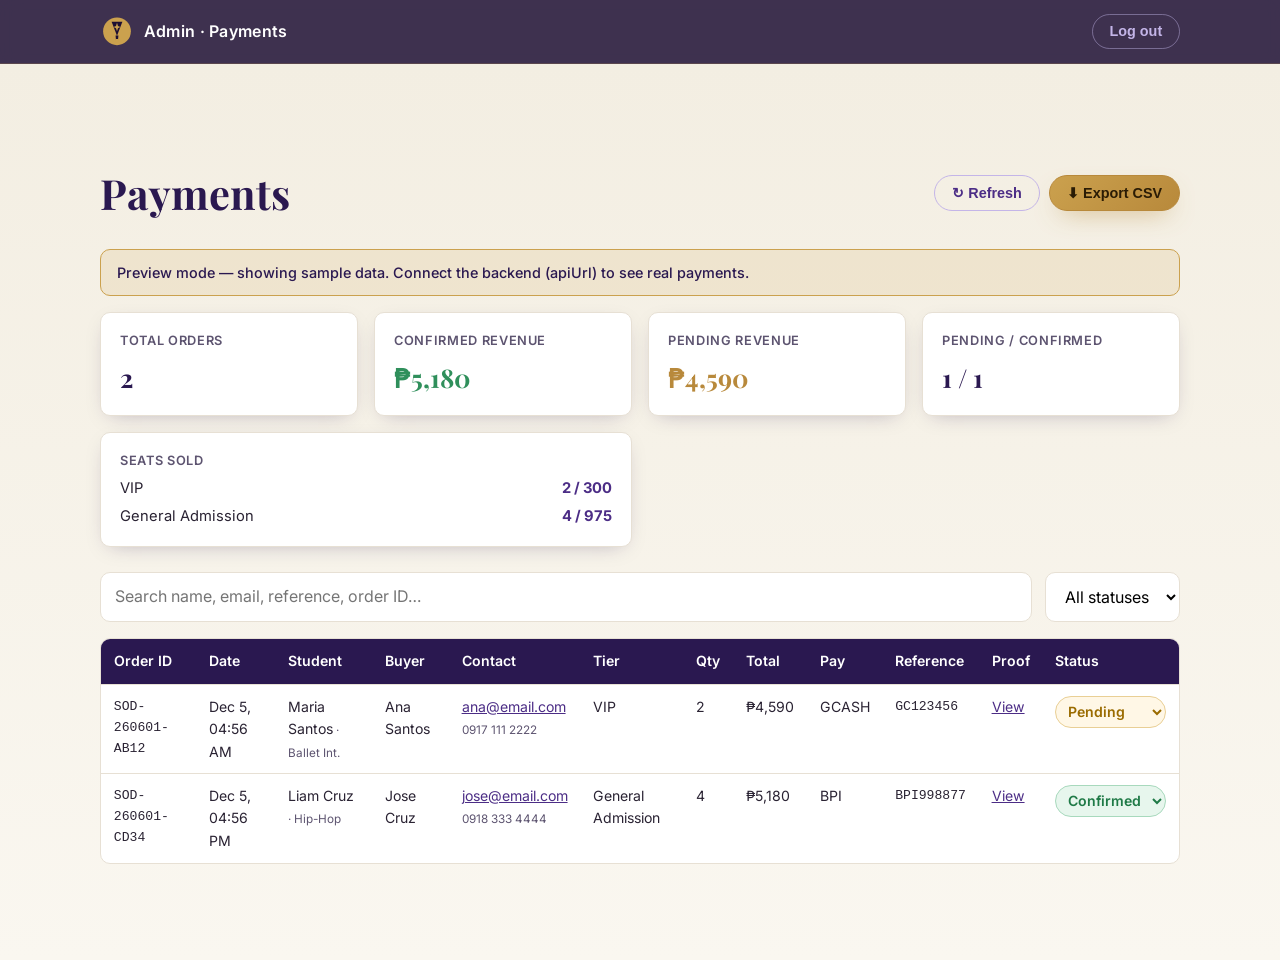
==== admin.html @ 0de390e2 "Add password-protected admin dashboard for payment tracking - Apps Script: admin list endpoint + sta" ====
<!DOCTYPE html>
<html lang="en">
<head>
  <meta charset="UTF-8" />
  <meta name="viewport" content="width=device-width, initial-scale=1.0" />
  <meta name="robots" content="noindex" />
  <title>Admin · Payments</title>
  <link rel="icon" type="image/svg+xml" href="logo.svg" />
  <link rel="preconnect" href="https://fonts.googleapis.com" />
  <link href="https://fonts.googleapis.com/css2?family=Inter:wght@400;500;600;700&family=Playfair+Display:wght@600;700&display=swap" rel="stylesheet" />
  <link rel="stylesheet" href="styles.css" />
</head>
<body>
  <header class="topbar">
    <div class="wrap topbar__inner">
      <div class="brand">
        <img class="brand__logo" src="logo.svg" alt="State of Dance logo" />
        <span class="brand__name">Admin · Payments</span>
      </div>
      <button class="btn btn--ghost btn--sm" data-logout hidden>Log out</button>
    </div>
  </header>

  <!-- Login -->
  <section class="section" data-login>
    <div class="wrap wrap--narrow">
      <h2 class="section__title">Admin Access</h2>
      <p class="section__sub">Enter your admin password to view and manage payments.</p>
      <form class="card form" data-login-form>
        <label class="field">
          <span>Admin Password</span>
          <input type="password" name="key" autocomplete="current-password" required />
        </label>
        <button class="btn btn--gold btn--block" type="submit">Enter Dashboard</button>
        <p class="form__msg" data-login-msg role="status"></p>
      </form>
    </div>
  </section>

  <!-- Dashboard -->
  <section class="section section--alt" data-dash hidden>
    <div class="wrap">
      <div class="admin__bar">
        <h2 class="section__title" style="text-align:left;margin:0;">Payments</h2>
        <div class="admin__actions">
          <button class="btn btn--ghost btn--sm" data-refresh>↻ Refresh</button>
          <button class="btn btn--gold btn--sm" data-export>⬇ Export CSV</button>
        </div>
      </div>

      <div class="cards" data-cards></div>

      <div class="admin__filters">
        <input class="admin__search" type="search" placeholder="Search name, email, reference, order ID…" data-search />
        <select class="admin__filter" data-filter>
          <option value="">All statuses</option>
          <option value="Pending">Pending</option>
          <option value="Confirmed">Confirmed</option>
          <option value="Rejected">Rejected</option>
          <option value="Cancelled">Cancelled</option>
        </select>
      </div>

      <div class="table-wrap">
        <table class="tbl" data-table>
          <thead>
            <tr>
              <th>Order ID</th><th>Date</th><th>Student</th><th>Buyer</th>
              <th>Contact</th><th>Tier</th><th>Qty</th><th>Total</th>
              <th>Pay</th><th>Reference</th><th>Proof</th><th>Status</th>
            </tr>
          </thead>
          <tbody data-rows></tbody>
        </table>
      </div>
      <p class="admin__empty" data-empty hidden>No registrations match.</p>
    </div>
  </section>

  <script src="config.js"></script>
  <script src="admin.js"></script>
</body>
</html>
---- styles.css ----
/* =====================================================================
   SOD RECITAL — STYLES
   Brand: deep purple + premium gold. Display serif + clean sans.
   ===================================================================== */
:root {
  --purple-950: #1d0f33;
  --purple-900: #2a1850;
  --purple-800: #3a2168;
  --purple-700: #4c2d86;
  --purple-600: #6b46c1;
  --purple-300: #c4b5e8;
  --gold-600:   #b8893b;
  --gold-500:   #cba14e;
  --gold-400:   #d8b667;
  --gold-200:   #ecd9a8;
  --cream:      #faf7f0;
  --paper:      #ffffff;
  --ink:        #2a2333;
  --ink-soft:   #5d5470;
  --line:       #e7e0d4;
  --ok:         #2f8f5b;
  --err:        #c0392b;

  --radius: 16px;
  --radius-sm: 10px;
  --shadow: 0 18px 50px -20px rgba(42, 24, 80, .45);
  --shadow-sm: 0 6px 20px -10px rgba(42, 24, 80, .35);
  --maxw: 1080px;
}

* { box-sizing: border-box; }
html { scroll-behavior: smooth; }
body {
  margin: 0;
  font-family: "Inter", system-ui, sans-serif;
  color: var(--ink);
  background: var(--cream);
  line-height: 1.6;
  -webkit-font-smoothing: antialiased;
}
h1, h2, h3, legend { font-family: "Playfair Display", Georgia, serif; }
a { color: inherit; }

.wrap { width: min(var(--maxw), 92vw); margin-inline: auto; }
.wrap--narrow { width: min(680px, 92vw); }

/* ---- Buttons ---- */
.btn {
  --b: var(--purple-700);
  display: inline-flex; align-items: center; justify-content: center;
  gap: .5rem; padding: .85rem 1.5rem; border-radius: 999px;
  font-weight: 600; font-size: .98rem; text-decoration: none;
  border: 1.5px solid transparent; cursor: pointer; transition: .18s ease;
  white-space: nowrap;
}
.btn--sm { padding: .55rem 1.05rem; font-size: .9rem; }
.btn--block { width: 100%; padding: 1.05rem; font-size: 1.05rem; }
.btn--gold {
  background: linear-gradient(135deg, var(--gold-500), var(--gold-600));
  color: #2a1c05; border-color: var(--gold-600);
  box-shadow: 0 10px 26px -12px rgba(184, 137, 59, .8);
}
.btn--gold:hover { transform: translateY(-2px); filter: brightness(1.05); }
.btn--ghost {
  background: transparent; color: var(--purple-300);
  border-color: rgba(196, 181, 232, .45);
}
.btn--ghost:hover { background: rgba(255,255,255,.08); color: #fff; }
.section--alt .btn--ghost,
.section .btn--ghost { color: var(--purple-700); border-color: var(--purple-300); }
.btn:disabled { opacity: .55; cursor: not-allowed; transform: none; }

/* ---- Top bar ---- */
.topbar {
  position: sticky; top: 0; z-index: 20;
  background: rgba(29, 15, 51, .85);
  backdrop-filter: blur(10px);
  border-bottom: 1px solid rgba(203, 161, 78, .2);
}
.topbar__inner { display: flex; align-items: center; justify-content: space-between; padding: .85rem 0; }
.brand { display: flex; align-items: center; gap: .6rem; color: #fff; }
.brand__logo { height: 34px; width: auto; display: block; }
.brand__name { font-weight: 600; letter-spacing: .02em; }
.hero__logo { height: clamp(76px, 14vw, 104px); width: auto; display: block; margin: 0 auto 1.4rem; filter: drop-shadow(0 8px 24px rgba(0,0,0,.45)); }

/* ---- Hero ---- */
.hero {
  position: relative; color: #fff; text-align: center;
  padding: clamp(4rem, 12vw, 8rem) 0 clamp(3.5rem, 9vw, 6rem);
  background:
    radial-gradient(120% 80% at 50% -10%, rgba(203,161,78,.22), transparent 60%),
    linear-gradient(160deg, var(--purple-950), var(--purple-800) 55%, var(--purple-700));
  overflow: hidden;
}
.hero::after {
  content: ""; position: absolute; inset-inline: 0; bottom: 0; height: 2px;
  background: linear-gradient(90deg, transparent, var(--gold-500), transparent);
}
.eyebrow {
  text-transform: uppercase; letter-spacing: .35em; font-size: .78rem;
  color: var(--gold-300, var(--gold-400)); margin: 0 0 1rem; font-weight: 600;
}
.hero__title { font-size: clamp(2.4rem, 6vw, 4.2rem); margin: 0; line-height: 1.05; }
.hero__meta { margin: 1.1rem 0 0; color: var(--purple-300); font-size: 1.05rem; }
.hero__meta .dot { margin: 0 .6rem; color: var(--gold-400); }
.hero__cta { display: flex; gap: .9rem; justify-content: center; flex-wrap: wrap; margin-top: 2.2rem; }
.hero__status {
  margin: 1.6rem auto 0; max-width: 460px; padding: .7rem 1rem;
  border-radius: var(--radius-sm); font-size: .95rem; font-weight: 500;
}
.hero__status.is-open  { background: rgba(47,143,91,.18); color: #b8f0cf; border: 1px solid rgba(47,143,91,.4); }
.hero__status.is-closed{ background: rgba(192,57,43,.16); color: #ffc9c2; border: 1px solid rgba(192,57,43,.4); }

/* ---- Sections ---- */
.section { padding: clamp(3.5rem, 8vw, 6rem) 0; }
.section--alt { background: linear-gradient(180deg, #f3eee2, var(--cream)); }
.section__title { font-size: clamp(1.8rem, 4vw, 2.6rem); text-align: center; margin: 0; color: var(--purple-900); }
.section__sub { text-align: center; color: var(--ink-soft); max-width: 540px; margin: .8rem auto 2.5rem; }

/* ---- Tiers ---- */
.tiers { display: grid; gap: 1.4rem; grid-template-columns: repeat(auto-fit, minmax(260px, 1fr)); max-width: 760px; margin-inline: auto; }
.tier {
  position: relative; background: var(--paper); border: 1px solid var(--line);
  border-radius: var(--radius); padding: 1.8rem; box-shadow: var(--shadow-sm);
  transition: .2s ease;
}
.tier:hover { transform: translateY(-4px); box-shadow: var(--shadow); }
.tier--featured { border-color: var(--gold-500); box-shadow: 0 22px 50px -24px rgba(184,137,59,.6); }
.tier__badge {
  position: absolute; top: -.8rem; right: 1.4rem;
  background: linear-gradient(135deg, var(--gold-500), var(--gold-600));
  color: #2a1c05; font-size: .72rem; font-weight: 700; letter-spacing: .08em;
  text-transform: uppercase; padding: .3rem .8rem; border-radius: 999px;
}
.tier__name { font-size: 1.5rem; margin: 0 0 .3rem; color: var(--purple-800); }
.tier__price { font-size: 2.1rem; font-weight: 700; color: var(--purple-900); font-family: "Playfair Display", serif; }
.tier__price small { font-size: .95rem; font-weight: 600; color: var(--ink-soft); }
.tier__entry { display: inline-block; margin-top: .6rem; font-size: .85rem; font-weight: 600; color: var(--gold-600); }
.tier__note { color: var(--ink-soft); margin: .4rem 0 1.2rem; font-size: .95rem; }
.tier__seats { font-size: .82rem; color: var(--ink-soft); border-top: 1px dashed var(--line); padding-top: .8rem; }
.tier__seats b { color: var(--purple-700); }

/* ---- Form ---- */
.card {
  background: var(--paper); border: 1px solid var(--line);
  border-radius: var(--radius); padding: clamp(1.4rem, 3vw, 2.2rem);
  box-shadow: var(--shadow);
}
.form__group { border: none; padding: 0; margin: 0 0 1.8rem; }
.form__group legend { font-size: 1.15rem; color: var(--purple-800); padding: 0 0 .9rem; font-weight: 600; }
.grid2 { display: grid; gap: 1rem 1.1rem; grid-template-columns: 1fr 1fr; }
.grid2__full { grid-column: 1 / -1; }
@media (max-width: 560px){ .grid2 { grid-template-columns: 1fr; } }

.field { display: flex; flex-direction: column; gap: .4rem; font-size: .9rem; font-weight: 600; color: var(--ink); }
.field em { color: var(--err); font-style: normal; }
.field input, .field select {
  font: inherit; font-weight: 500; padding: .75rem .85rem; border-radius: var(--radius-sm);
  border: 1.5px solid var(--line); background: #fcfaf5; color: var(--ink); transition: .15s;
}
.field input:focus, .field select:focus {
  outline: none; border-color: var(--purple-600);
  box-shadow: 0 0 0 3px rgba(107,70,193,.15); background: #fff;
}
.hint { font-size: .82rem; color: var(--ink-soft); margin: .7rem 0 0; }

.order {
  background: linear-gradient(135deg, var(--purple-900), var(--purple-700));
  color: #fff; border-radius: var(--radius-sm); padding: 1rem 1.2rem; margin-bottom: 1.2rem;
}
.order__row { display: flex; align-items: center; justify-content: space-between; }
.order__row strong { font-size: 1.5rem; font-family: "Playfair Display", serif; color: var(--gold-200); }

.pay { margin-bottom: 1.2rem; }
.pay__details {
  margin-top: 1rem; background: #f7f3ea; border: 1px dashed var(--gold-500);
  border-radius: var(--radius-sm); padding: 1rem 1.2rem; font-size: .95rem;
}
.pay__details .pd__row { display: flex; justify-content: space-between; gap: 1rem; padding: .25rem 0; }
.pay__details .pd__row span:first-child { color: var(--ink-soft); }
.pay__details .pd__row b { color: var(--purple-800); letter-spacing: .02em; }
.pay__hint { margin: .6rem 0 0; font-size: .82rem; color: var(--ink-soft); }

.check { display: flex; gap: .65rem; align-items: flex-start; font-size: .9rem; color: var(--ink-soft); margin: 0 0 1.4rem; }
.check input { margin-top: .25rem; accent-color: var(--purple-700); }

.form__msg { text-align: center; margin: 1rem 0 0; font-weight: 600; font-size: .95rem; min-height: 1.2rem; }
.form__msg.is-err { color: var(--err); }
.form__msg.is-ok { color: var(--ok); }

/* ---- Policy ---- */
.policy { background: var(--paper); border: 1px solid var(--line); border-radius: var(--radius); padding: clamp(1.4rem, 3vw, 2.2rem); box-shadow: var(--shadow-sm); }
.policy h3 { color: var(--purple-800); font-size: 1.2rem; margin: 1.4rem 0 .6rem; }
.policy h3:first-child { margin-top: 0; }
.policy ul { margin: 0; padding-left: 1.2rem; color: var(--ink-soft); }
.policy li { margin: .45rem 0; }
.policy strong { color: var(--ink); }

/* ---- Footer ---- */
.footer { background: var(--purple-950); color: var(--purple-300); padding: 2.5rem 0; margin-top: 2rem; }
.footer__inner { display: flex; justify-content: space-between; align-items: center; gap: 1rem; flex-wrap: wrap; }
.footer__org { color: #fff; font-weight: 600; margin: 0; }
.footer__line { margin: .2rem 0 0; font-size: .9rem; }
.footer__contact { display: flex; align-items: center; gap: 1rem; flex-wrap: wrap; }
.footer__contact-label { color: var(--purple-300); font-size: .9rem; }
.footer__contact a { color: var(--gold-400); text-decoration: none; font-weight: 600; }
.footer__contact a:hover { color: var(--gold-200); }

/* ---- Modal ---- */
.modal { position: fixed; inset: 0; z-index: 50; display: grid; place-items: center; background: rgba(29,15,51,.6); backdrop-filter: blur(4px); padding: 1rem; }
.modal__card { background: #fff; border-radius: var(--radius); padding: 2.4rem 2rem; max-width: 420px; text-align: center; box-shadow: var(--shadow); }
.modal__check { display: grid; place-items: center; width: 60px; height: 60px; margin: 0 auto 1rem; border-radius: 50%; background: rgba(47,143,91,.12); color: var(--ok); font-size: 1.8rem; font-weight: 700; }
.modal__card h3 { margin: 0 0 .6rem; color: var(--purple-900); font-size: 1.6rem; }
.modal__card p { margin: .3rem 0; color: var(--ink-soft); }
.modal__note { font-size: .88rem; }
.modal__card .btn { margin-top: 1.4rem; }

/* ---- Admin dashboard ---- */
.admin__bar { display: flex; align-items: center; justify-content: space-between; gap: 1rem; flex-wrap: wrap; margin-bottom: 1.4rem; }
.admin__actions { display: flex; gap: .6rem; }
.admin__notice { background: rgba(203,161,78,.15); border: 1px solid var(--gold-500); color: var(--purple-900); padding: .7rem 1rem; border-radius: var(--radius-sm); margin-bottom: 1rem; font-size: .9rem; font-weight: 500; }

.cards { display: grid; gap: 1rem; grid-template-columns: repeat(auto-fit, minmax(180px, 1fr)); margin-bottom: 1.6rem; }
.card-stat { background: var(--paper); border: 1px solid var(--line); border-radius: var(--radius-sm); padding: 1.1rem 1.2rem; box-shadow: var(--shadow-sm); display: flex; flex-direction: column; gap: .35rem; }
.card-stat--wide { grid-column: span 2; }
@media (max-width: 560px){ .card-stat--wide { grid-column: 1 / -1; } }
.card-stat__label { font-size: .8rem; text-transform: uppercase; letter-spacing: .05em; color: var(--ink-soft); font-weight: 600; }
.card-stat__val { font-size: 1.6rem; font-weight: 700; font-family: "Playfair Display", serif; color: var(--purple-900); }
.card-stat.is-ok .card-stat__val { color: var(--ok); }
.card-stat.is-warn .card-stat__val { color: var(--gold-600); }
.seats { display: flex; flex-direction: column; gap: .25rem; }
.seatline { display: flex; justify-content: space-between; font-size: .92rem; }
.seatline b { color: var(--purple-700); }

.admin__filters { display: flex; gap: .8rem; margin-bottom: 1rem; flex-wrap: wrap; }
.admin__search { flex: 1; min-width: 220px; font: inherit; padding: .7rem .9rem; border: 1.5px solid var(--line); border-radius: var(--radius-sm); background: #fff; }
.admin__filter { font: inherit; padding: .7rem .9rem; border: 1.5px solid var(--line); border-radius: var(--radius-sm); background: #fff; }
.admin__search:focus, .admin__filter:focus { outline: none; border-color: var(--purple-600); box-shadow: 0 0 0 3px rgba(107,70,193,.15); }

.table-wrap { overflow-x: auto; border-radius: var(--radius-sm); border: 1px solid var(--line); background: #fff; }
.tbl { width: 100%; border-collapse: collapse; font-size: .88rem; min-width: 920px; }
.tbl th { text-align: left; background: var(--purple-900); color: #fff; padding: .7rem .8rem; font-weight: 600; white-space: nowrap; position: sticky; top: 0; }
.tbl td { padding: .65rem .8rem; border-top: 1px solid var(--line); vertical-align: top; }
.tbl tr:hover td { background: #faf7f0; }
.tbl small { color: var(--ink-soft); }
.tbl .mono { font-family: ui-monospace, "SF Mono", Menlo, monospace; font-size: .82rem; }
.tbl a { color: var(--purple-700); }

.status { font: inherit; font-weight: 600; padding: .35rem .5rem; border-radius: 999px; border: 1.5px solid var(--line); cursor: pointer; }
.status--pending   { background: #fff7e6; color: #9a6b00; border-color: #e9cf95; }
.status--confirmed { background: #e7f6ed; color: #1f7a47; border-color: #a8d9bd; }
.status--rejected  { background: #fdecea; color: #b23121; border-color: #f0bcb4; }
.status--cancelled { background: #eee; color: #666; border-color: #ccc; }
.admin__empty { text-align: center; color: var(--ink-soft); padding: 2rem; }

[hidden] { display: none !important; }
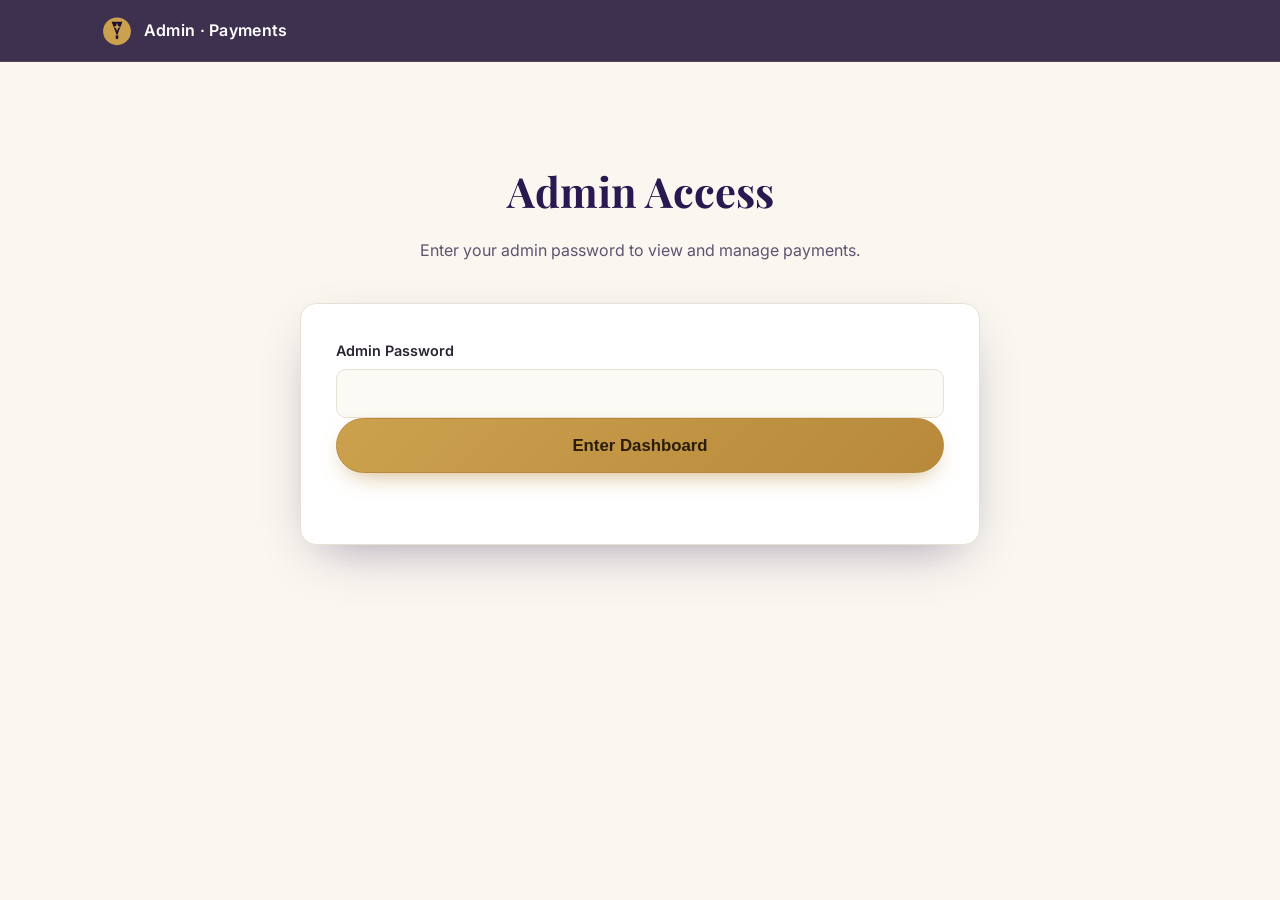
==== commit b2f15dfb: "Add upsells: shout-out, flowers, and t-shirt add-ons - config.js: editable addons (shout-out P200, f" ====
--- a/admin.html
+++ b/admin.html
@@ -66,7 +66,7 @@
           <thead>
             <tr>
               <th>Order ID</th><th>Date</th><th>Student</th><th>Buyer</th>
-              <th>Contact</th><th>Tier</th><th>Qty</th><th>Total</th>
+              <th>Contact</th><th>Tier</th><th>Qty</th><th>Add-ons</th><th>Total</th>
               <th>Pay</th><th>Reference</th><th>Proof</th><th>Status</th>
             </tr>
           </thead>
--- a/styles.css
+++ b/styles.css
@@ -154,21 +154,37 @@
 
 .field { display: flex; flex-direction: column; gap: .4rem; font-size: .9rem; font-weight: 600; color: var(--ink); }
 .field em { color: var(--err); font-style: normal; }
-.field input, .field select {
+.field input, .field select, .field textarea {
   font: inherit; font-weight: 500; padding: .75rem .85rem; border-radius: var(--radius-sm);
   border: 1.5px solid var(--line); background: #fcfaf5; color: var(--ink); transition: .15s;
-}
-.field input:focus, .field select:focus {
+  resize: vertical;
+}
+.field input:focus, .field select:focus, .field textarea:focus {
   outline: none; border-color: var(--purple-600);
   box-shadow: 0 0 0 3px rgba(107,70,193,.15); background: #fff;
 }
+
+/* ---- Add-ons ---- */
+.legend__opt { font-family: "Inter", sans-serif; font-size: .8rem; font-weight: 500; color: var(--ink-soft); }
+.addon { border: 1.5px solid var(--line); border-radius: var(--radius-sm); padding: 1rem 1.1rem; margin-bottom: .9rem; transition: .15s; }
+.addon:has(input[type="checkbox"]:checked) { border-color: var(--gold-500); background: #fdfbf5; box-shadow: var(--shadow-sm); }
+.addon__head { display: flex; align-items: center; gap: .6rem; cursor: pointer; font-weight: 600; color: var(--purple-900); }
+.addon__head input { width: 18px; height: 18px; accent-color: var(--purple-700); flex: none; }
+.addon__title { flex: 1; }
+.addon__price { color: var(--gold-600); font-weight: 700; font-size: .9rem; }
+.addon__note { margin: .4rem 0 0 1.8rem; font-size: .85rem; color: var(--ink-soft); }
+.addon__body { margin-top: 1rem; }
 .hint { font-size: .82rem; color: var(--ink-soft); margin: .7rem 0 0; }
 
 .order {
   background: linear-gradient(135deg, var(--purple-900), var(--purple-700));
   color: #fff; border-radius: var(--radius-sm); padding: 1rem 1.2rem; margin-bottom: 1.2rem;
 }
+.order__lines { display: flex; flex-direction: column; gap: .35rem; margin-bottom: .6rem; }
+.order__lines .order__row { font-size: .95rem; color: var(--purple-300); }
 .order__row { display: flex; align-items: center; justify-content: space-between; }
+.order__row--total { border-top: 1px solid rgba(255,255,255,.18); padding-top: .7rem; margin-top: .2rem; }
+.order__row--total span { font-weight: 600; }
 .order__row strong { font-size: 1.5rem; font-family: "Playfair Display", serif; color: var(--gold-200); }
 
 .pay { margin-bottom: 1.2rem; }
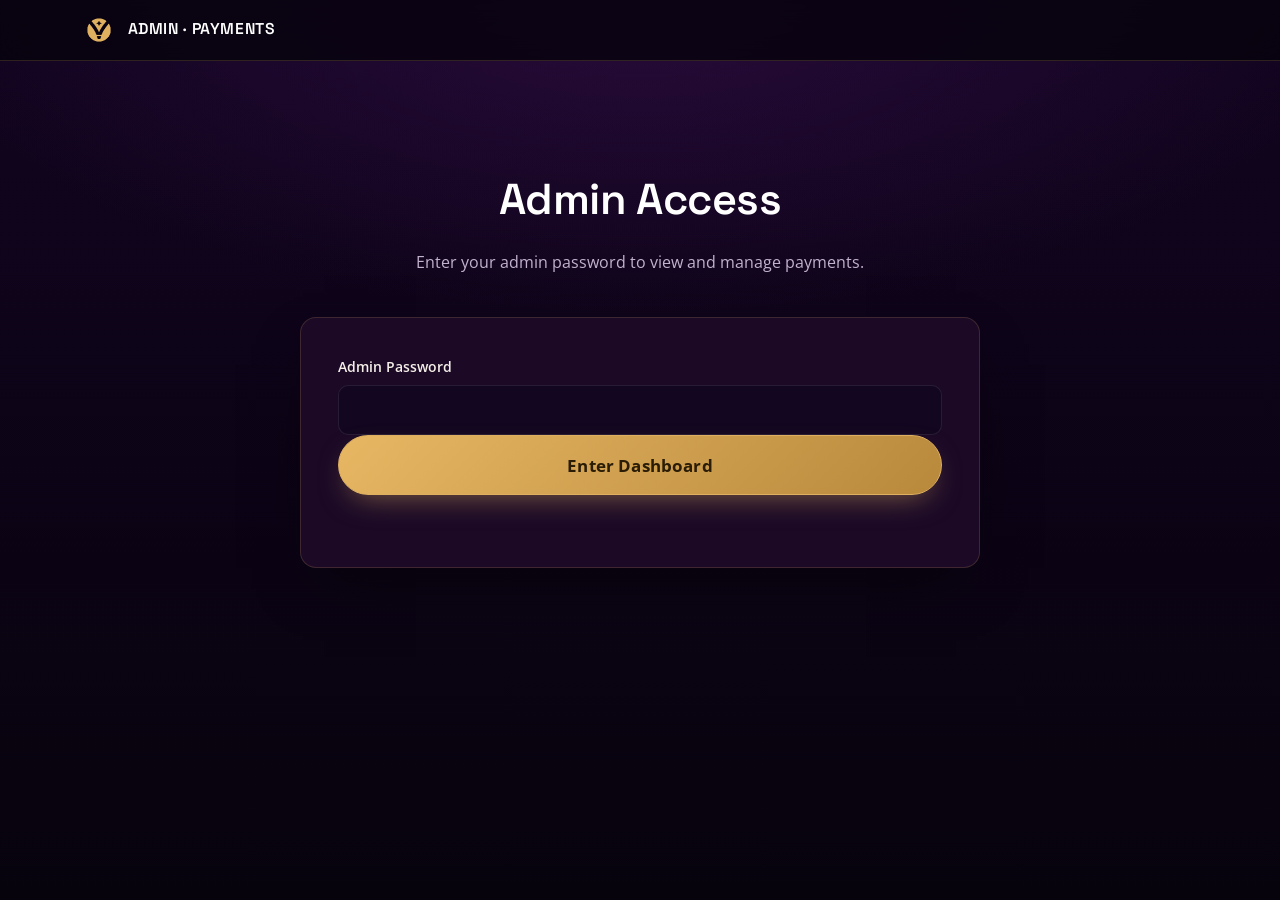
==== commit a70d21af: "Apply official brand: dark aubergine + gold theme, real logo & poster - Palette sampled from brand a" ====
--- a/admin.html
+++ b/admin.html
@@ -5,16 +5,16 @@
   <meta name="viewport" content="width=device-width, initial-scale=1.0" />
   <meta name="robots" content="noindex" />
   <title>Admin · Payments</title>
-  <link rel="icon" type="image/svg+xml" href="logo.svg" />
+  <link rel="icon" type="image/png" href="assets/logo-icon.png" />
   <link rel="preconnect" href="https://fonts.googleapis.com" />
-  <link href="https://fonts.googleapis.com/css2?family=Inter:wght@400;500;600;700&family=Playfair+Display:wght@600;700&display=swap" rel="stylesheet" />
+  <link href="https://fonts.googleapis.com/css2?family=Open+Sans:wght@400;500;600;700&family=Space+Grotesk:wght@500;600;700&display=swap" rel="stylesheet" />
   <link rel="stylesheet" href="styles.css" />
 </head>
 <body>
   <header class="topbar">
     <div class="wrap topbar__inner">
       <div class="brand">
-        <img class="brand__logo" src="logo.svg" alt="State of Dance logo" />
+        <img class="brand__logo" src="assets/logo-icon.png" alt="State of Dance logo" />
         <span class="brand__name">Admin · Payments</span>
       </div>
       <button class="btn btn--ghost btn--sm" data-logout hidden>Log out</button>
--- a/styles.css
+++ b/styles.css
@@ -1,44 +1,61 @@
 /* =====================================================================
-   SOD RECITAL — STYLES
-   Brand: deep purple + premium gold. Display serif + clean sans.
+   STATE OF DANCE — FANTASY 2026  ·  brand stylesheet
+   Palette sampled from official assets:
+     Gold #DEB060 (bright #E7B764)  ·  Aubergine #270934 → #1C0625 → #050107
+   Type: Space Grotesk (display) + Open Sans (body, brand standard)
    ===================================================================== */
 :root {
-  --purple-950: #1d0f33;
-  --purple-900: #2a1850;
-  --purple-800: #3a2168;
-  --purple-700: #4c2d86;
-  --purple-600: #6b46c1;
-  --purple-300: #c4b5e8;
-  --gold-600:   #b8893b;
-  --gold-500:   #cba14e;
-  --gold-400:   #d8b667;
-  --gold-200:   #ecd9a8;
-  --cream:      #faf7f0;
-  --paper:      #ffffff;
-  --ink:        #2a2333;
-  --ink-soft:   #5d5470;
-  --line:       #e7e0d4;
-  --ok:         #2f8f5b;
-  --err:        #c0392b;
+  --gold:        #deb060;
+  --gold-bright: #e7b764;
+  --gold-soft:   #efd9a8;
+  --gold-deep:   #b8893b;
+
+  --aub-950: #07030d;
+  --aub-900: #120420;
+  --aub-800: #1c0625;
+  --aub-700: #270934;
+  --aub-600: #3a1150;
+  --aub-500: #4d1d68;
+
+  --surface:   #1b0926;
+  --surface-2: #25103244;
+  --surface-hi:#2a1038;
+
+  --text:      #f5efe8;
+  --text-soft: #c3b2cf;
+  --line:      rgba(222, 176, 96, .18);
+  --line-soft: rgba(255, 255, 255, .09);
+
+  --ok:  #57d39b;
+  --warn:#e7b764;
+  --err: #ff8c7d;
+
+  --font-display: "Space Grotesk", system-ui, sans-serif;
+  --font-body: "Open Sans", system-ui, sans-serif;
 
   --radius: 16px;
   --radius-sm: 10px;
-  --shadow: 0 18px 50px -20px rgba(42, 24, 80, .45);
-  --shadow-sm: 0 6px 20px -10px rgba(42, 24, 80, .35);
-  --maxw: 1080px;
+  --shadow: 0 24px 60px -24px rgba(0, 0, 0, .7);
+  --shadow-sm: 0 10px 28px -16px rgba(0, 0, 0, .65);
+  --glow-gold: 0 0 0 1px rgba(222,176,96,.3), 0 18px 50px -18px rgba(222,176,96,.35);
+  --maxw: 1120px;
 }
 
 * { box-sizing: border-box; }
 html { scroll-behavior: smooth; }
 body {
   margin: 0;
-  font-family: "Inter", system-ui, sans-serif;
-  color: var(--ink);
-  background: var(--cream);
-  line-height: 1.6;
+  font-family: var(--font-body);
+  color: var(--text);
+  background: var(--aub-950);
+  background-image:
+    radial-gradient(80% 50% at 50% 0%, rgba(58,17,80,.55), transparent 70%),
+    linear-gradient(180deg, var(--aub-900), var(--aub-950));
+  background-attachment: fixed;
+  line-height: 1.65;
   -webkit-font-smoothing: antialiased;
 }
-h1, h2, h3, legend { font-family: "Playfair Display", Georgia, serif; }
+h1, h2, h3, legend { font-family: var(--font-display); font-weight: 600; letter-spacing: -0.01em; }
 a { color: inherit; }
 
 .wrap { width: min(var(--maxw), 92vw); margin-inline: auto; }
@@ -46,227 +63,225 @@
 
 /* ---- Buttons ---- */
 .btn {
-  --b: var(--purple-700);
   display: inline-flex; align-items: center; justify-content: center;
-  gap: .5rem; padding: .85rem 1.5rem; border-radius: 999px;
-  font-weight: 600; font-size: .98rem; text-decoration: none;
-  border: 1.5px solid transparent; cursor: pointer; transition: .18s ease;
-  white-space: nowrap;
-}
-.btn--sm { padding: .55rem 1.05rem; font-size: .9rem; }
-.btn--block { width: 100%; padding: 1.05rem; font-size: 1.05rem; }
+  gap: .5rem; padding: .9rem 1.6rem; border-radius: 999px;
+  font-family: var(--font-body); font-weight: 700; font-size: .98rem; text-decoration: none;
+  border: 1.5px solid transparent; cursor: pointer; transition: .18s ease; white-space: nowrap;
+  letter-spacing: .01em;
+}
+.btn--sm { padding: .55rem 1.1rem; font-size: .9rem; }
+.btn--block { width: 100%; padding: 1.1rem; font-size: 1.05rem; }
 .btn--gold {
-  background: linear-gradient(135deg, var(--gold-500), var(--gold-600));
-  color: #2a1c05; border-color: var(--gold-600);
-  box-shadow: 0 10px 26px -12px rgba(184, 137, 59, .8);
-}
-.btn--gold:hover { transform: translateY(-2px); filter: brightness(1.05); }
-.btn--ghost {
-  background: transparent; color: var(--purple-300);
-  border-color: rgba(196, 181, 232, .45);
-}
-.btn--ghost:hover { background: rgba(255,255,255,.08); color: #fff; }
-.section--alt .btn--ghost,
-.section .btn--ghost { color: var(--purple-700); border-color: var(--purple-300); }
+  background: linear-gradient(135deg, var(--gold-bright), var(--gold-deep));
+  color: #2a1c05; border-color: var(--gold);
+  box-shadow: 0 12px 30px -12px rgba(222, 176, 96, .55);
+}
+.btn--gold:hover { transform: translateY(-2px); filter: brightness(1.06); box-shadow: 0 16px 38px -12px rgba(222, 176, 96, .7); }
+.btn--ghost { background: rgba(255,255,255,.04); color: var(--gold-soft); border-color: rgba(222,176,96,.35); }
+.btn--ghost:hover { background: rgba(222,176,96,.12); color: #fff; border-color: var(--gold); }
 .btn:disabled { opacity: .55; cursor: not-allowed; transform: none; }
 
 /* ---- Top bar ---- */
 .topbar {
   position: sticky; top: 0; z-index: 20;
-  background: rgba(29, 15, 51, .85);
-  backdrop-filter: blur(10px);
-  border-bottom: 1px solid rgba(203, 161, 78, .2);
-}
-.topbar__inner { display: flex; align-items: center; justify-content: space-between; padding: .85rem 0; }
+  background: rgba(7, 3, 13, .8);
+  backdrop-filter: blur(12px);
+  border-bottom: 1px solid var(--line);
+}
+.topbar__inner { display: flex; align-items: center; justify-content: space-between; padding: .7rem 0; }
 .brand { display: flex; align-items: center; gap: .6rem; color: #fff; }
-.brand__logo { height: 34px; width: auto; display: block; }
-.brand__name { font-weight: 600; letter-spacing: .02em; }
-.hero__logo { height: clamp(76px, 14vw, 104px); width: auto; display: block; margin: 0 auto 1.4rem; filter: drop-shadow(0 8px 24px rgba(0,0,0,.45)); }
+.brand__logo { height: 38px; width: auto; display: block; }
+.brand__name { font-family: var(--font-display); font-weight: 600; letter-spacing: .04em; text-transform: uppercase; font-size: .98rem; }
 
 /* ---- Hero ---- */
 .hero {
-  position: relative; color: #fff; text-align: center;
-  padding: clamp(4rem, 12vw, 8rem) 0 clamp(3.5rem, 9vw, 6rem);
+  position: relative; color: #fff; text-align: center; overflow: hidden;
+  padding: clamp(4.5rem, 13vw, 9rem) 0 clamp(4rem, 10vw, 7rem);
   background:
-    radial-gradient(120% 80% at 50% -10%, rgba(203,161,78,.22), transparent 60%),
-    linear-gradient(160deg, var(--purple-950), var(--purple-800) 55%, var(--purple-700));
-  overflow: hidden;
+    linear-gradient(180deg, rgba(7,3,13,.62), rgba(7,3,13,.86) 70%, var(--aub-950)),
+    url("assets/poster.jpg") center 22% / cover no-repeat;
 }
 .hero::after {
   content: ""; position: absolute; inset-inline: 0; bottom: 0; height: 2px;
-  background: linear-gradient(90deg, transparent, var(--gold-500), transparent);
-}
+  background: linear-gradient(90deg, transparent, var(--gold), transparent);
+}
+.hero__inner { position: relative; z-index: 1; }
+.hero__logo { height: clamp(84px, 15vw, 120px); width: auto; display: block; margin: 0 auto 1.5rem; filter: drop-shadow(0 10px 30px rgba(0,0,0,.6)); }
 .eyebrow {
-  text-transform: uppercase; letter-spacing: .35em; font-size: .78rem;
-  color: var(--gold-300, var(--gold-400)); margin: 0 0 1rem; font-weight: 600;
-}
-.hero__title { font-size: clamp(2.4rem, 6vw, 4.2rem); margin: 0; line-height: 1.05; }
-.hero__meta { margin: 1.1rem 0 0; color: var(--purple-300); font-size: 1.05rem; }
-.hero__meta .dot { margin: 0 .6rem; color: var(--gold-400); }
-.hero__cta { display: flex; gap: .9rem; justify-content: center; flex-wrap: wrap; margin-top: 2.2rem; }
-.hero__status {
-  margin: 1.6rem auto 0; max-width: 460px; padding: .7rem 1rem;
-  border-radius: var(--radius-sm); font-size: .95rem; font-weight: 500;
-}
-.hero__status.is-open  { background: rgba(47,143,91,.18); color: #b8f0cf; border: 1px solid rgba(47,143,91,.4); }
-.hero__status.is-closed{ background: rgba(192,57,43,.16); color: #ffc9c2; border: 1px solid rgba(192,57,43,.4); }
+  text-transform: uppercase; letter-spacing: .42em; font-size: .76rem;
+  color: var(--gold); margin: 0 0 1rem; font-weight: 700;
+}
+.hero__title { font-size: clamp(2.3rem, 6vw, 4.4rem); margin: 0; line-height: 1.04; font-weight: 700; text-shadow: 0 4px 30px rgba(0,0,0,.6); }
+.hero__meta { margin: 1.2rem 0 0; color: var(--gold-soft); font-size: 1.05rem; font-weight: 600; letter-spacing: .02em; }
+.hero__meta .dot { margin: 0 .6rem; color: var(--gold); }
+.hero__cta { display: flex; gap: .9rem; justify-content: center; flex-wrap: wrap; margin-top: 2.4rem; }
+.hero__status { margin: 1.8rem auto 0; max-width: 480px; padding: .75rem 1rem; border-radius: var(--radius-sm); font-size: .95rem; font-weight: 600; }
+.hero__status.is-open  { background: rgba(87,211,155,.14); color: #b6f2d5; border: 1px solid rgba(87,211,155,.4); }
+.hero__status.is-closed{ background: rgba(255,140,125,.12); color: #ffc6bd; border: 1px solid rgba(255,140,125,.35); }
 
 /* ---- Sections ---- */
-.section { padding: clamp(3.5rem, 8vw, 6rem) 0; }
-.section--alt { background: linear-gradient(180deg, #f3eee2, var(--cream)); }
-.section__title { font-size: clamp(1.8rem, 4vw, 2.6rem); text-align: center; margin: 0; color: var(--purple-900); }
-.section__sub { text-align: center; color: var(--ink-soft); max-width: 540px; margin: .8rem auto 2.5rem; }
+.section { padding: clamp(3.8rem, 8vw, 6.5rem) 0; }
+.section--alt { background: linear-gradient(180deg, rgba(58,17,80,.18), transparent); }
+.section__title { font-size: clamp(1.9rem, 4vw, 2.7rem); text-align: center; margin: 0; color: #fff; }
+.section__sub { text-align: center; color: var(--text-soft); max-width: 560px; margin: .9rem auto 2.6rem; }
+
+/* ---- Poster showcase ---- */
+.showcase { display: grid; grid-template-columns: minmax(0, 420px) 1fr; gap: clamp(1.5rem, 4vw, 3rem); align-items: center; }
+@media (max-width: 720px){ .showcase { grid-template-columns: 1fr; } }
+.showcase__frame {
+  border-radius: var(--radius); overflow: hidden; border: 1px solid rgba(222,176,96,.4);
+  box-shadow: var(--shadow), 0 0 60px -20px rgba(222,176,96,.4); background: #000;
+}
+.showcase__frame img { display: block; width: 100%; height: auto; }
+.showcase__text h2 { text-align: left; font-size: clamp(1.8rem, 4vw, 2.6rem); }
+.showcase__text p { color: var(--text-soft); }
+.showcase__facts { list-style: none; padding: 0; margin: 1.4rem 0 0; display: flex; flex-direction: column; gap: .7rem; }
+.showcase__facts li { display: flex; gap: .7rem; align-items: baseline; }
+.showcase__facts .k { color: var(--gold); font-weight: 700; min-width: 84px; font-family: var(--font-display); font-size: .85rem; text-transform: uppercase; letter-spacing: .08em; }
+.showcase__facts .v { color: var(--text); }
 
 /* ---- Tiers ---- */
 .tiers { display: grid; gap: 1.4rem; grid-template-columns: repeat(auto-fit, minmax(260px, 1fr)); max-width: 760px; margin-inline: auto; }
 .tier {
-  position: relative; background: var(--paper); border: 1px solid var(--line);
-  border-radius: var(--radius); padding: 1.8rem; box-shadow: var(--shadow-sm);
-  transition: .2s ease;
-}
-.tier:hover { transform: translateY(-4px); box-shadow: var(--shadow); }
-.tier--featured { border-color: var(--gold-500); box-shadow: 0 22px 50px -24px rgba(184,137,59,.6); }
+  position: relative; background: var(--surface); border: 1px solid var(--line);
+  border-radius: var(--radius); padding: 1.9rem; box-shadow: var(--shadow-sm); transition: .2s ease;
+}
+.tier:hover { transform: translateY(-4px); border-color: rgba(222,176,96,.4); }
+.tier--featured { border-color: var(--gold); box-shadow: var(--glow-gold); background: linear-gradient(180deg, #241033, var(--surface)); }
 .tier__badge {
   position: absolute; top: -.8rem; right: 1.4rem;
-  background: linear-gradient(135deg, var(--gold-500), var(--gold-600));
-  color: #2a1c05; font-size: .72rem; font-weight: 700; letter-spacing: .08em;
-  text-transform: uppercase; padding: .3rem .8rem; border-radius: 999px;
-}
-.tier__name { font-size: 1.5rem; margin: 0 0 .3rem; color: var(--purple-800); }
-.tier__price { font-size: 2.1rem; font-weight: 700; color: var(--purple-900); font-family: "Playfair Display", serif; }
-.tier__price small { font-size: .95rem; font-weight: 600; color: var(--ink-soft); }
-.tier__entry { display: inline-block; margin-top: .6rem; font-size: .85rem; font-weight: 600; color: var(--gold-600); }
-.tier__note { color: var(--ink-soft); margin: .4rem 0 1.2rem; font-size: .95rem; }
-.tier__seats { font-size: .82rem; color: var(--ink-soft); border-top: 1px dashed var(--line); padding-top: .8rem; }
-.tier__seats b { color: var(--purple-700); }
-
-/* ---- Form ---- */
-.card {
-  background: var(--paper); border: 1px solid var(--line);
-  border-radius: var(--radius); padding: clamp(1.4rem, 3vw, 2.2rem);
-  box-shadow: var(--shadow);
-}
-.form__group { border: none; padding: 0; margin: 0 0 1.8rem; }
-.form__group legend { font-size: 1.15rem; color: var(--purple-800); padding: 0 0 .9rem; font-weight: 600; }
+  background: linear-gradient(135deg, var(--gold-bright), var(--gold-deep));
+  color: #2a1c05; font-size: .7rem; font-weight: 800; letter-spacing: .1em; text-transform: uppercase;
+  padding: .32rem .85rem; border-radius: 999px;
+}
+.tier__name { font-size: 1.5rem; margin: 0 0 .3rem; color: #fff; }
+.tier__price { font-size: 2.2rem; font-weight: 700; color: var(--gold); font-family: var(--font-display); }
+.tier__price small { font-size: .9rem; font-weight: 600; color: var(--text-soft); }
+.tier__entry { display: inline-block; margin-top: .6rem; font-size: .82rem; font-weight: 700; color: var(--gold-soft); text-transform: uppercase; letter-spacing: .06em; }
+.tier__note { color: var(--text-soft); margin: .5rem 0 1.2rem; font-size: .95rem; }
+.tier__seats { font-size: .82rem; color: var(--text-soft); border-top: 1px dashed var(--line); padding-top: .8rem; }
+.tier__seats b { color: var(--gold); }
+
+/* ---- Cards / Form ---- */
+.card { background: var(--surface); border: 1px solid var(--line); border-radius: var(--radius); padding: clamp(1.4rem, 3vw, 2.3rem); box-shadow: var(--shadow); }
+.form__group { border: none; padding: 0; margin: 0 0 1.9rem; }
+.form__group legend { font-family: var(--font-display); font-size: 1.1rem; color: var(--gold); padding: 0 0 .9rem; font-weight: 600; }
+.legend__opt { font-family: var(--font-body); font-size: .8rem; font-weight: 400; color: var(--text-soft); text-transform: none; }
 .grid2 { display: grid; gap: 1rem 1.1rem; grid-template-columns: 1fr 1fr; }
 .grid2__full { grid-column: 1 / -1; }
 @media (max-width: 560px){ .grid2 { grid-template-columns: 1fr; } }
 
-.field { display: flex; flex-direction: column; gap: .4rem; font-size: .9rem; font-weight: 600; color: var(--ink); }
+.field { display: flex; flex-direction: column; gap: .4rem; font-size: .88rem; font-weight: 600; color: var(--text); }
 .field em { color: var(--err); font-style: normal; }
 .field input, .field select, .field textarea {
-  font: inherit; font-weight: 500; padding: .75rem .85rem; border-radius: var(--radius-sm);
-  border: 1.5px solid var(--line); background: #fcfaf5; color: var(--ink); transition: .15s;
-  resize: vertical;
-}
+  font: inherit; font-family: var(--font-body); font-weight: 500; padding: .78rem .9rem; border-radius: var(--radius-sm);
+  border: 1.5px solid var(--line-soft); background: #130620; color: var(--text); transition: .15s; resize: vertical;
+}
+.field input::placeholder, .field textarea::placeholder { color: #7d6f88; }
 .field input:focus, .field select:focus, .field textarea:focus {
-  outline: none; border-color: var(--purple-600);
-  box-shadow: 0 0 0 3px rgba(107,70,193,.15); background: #fff;
-}
+  outline: none; border-color: var(--gold); box-shadow: 0 0 0 3px rgba(222,176,96,.18); background: #190a28;
+}
+.field select option { background: #1b0926; color: var(--text); }
+.hint { font-size: .82rem; color: var(--text-soft); margin: .7rem 0 0; }
 
 /* ---- Add-ons ---- */
-.legend__opt { font-family: "Inter", sans-serif; font-size: .8rem; font-weight: 500; color: var(--ink-soft); }
-.addon { border: 1.5px solid var(--line); border-radius: var(--radius-sm); padding: 1rem 1.1rem; margin-bottom: .9rem; transition: .15s; }
-.addon:has(input[type="checkbox"]:checked) { border-color: var(--gold-500); background: #fdfbf5; box-shadow: var(--shadow-sm); }
-.addon__head { display: flex; align-items: center; gap: .6rem; cursor: pointer; font-weight: 600; color: var(--purple-900); }
-.addon__head input { width: 18px; height: 18px; accent-color: var(--purple-700); flex: none; }
+.addon { border: 1.5px solid var(--line-soft); border-radius: var(--radius-sm); padding: 1rem 1.1rem; margin-bottom: .9rem; transition: .15s; }
+.addon:has(input[type="checkbox"]:checked) { border-color: var(--gold); background: rgba(222,176,96,.06); box-shadow: var(--shadow-sm); }
+.addon__head { display: flex; align-items: center; gap: .6rem; cursor: pointer; font-weight: 700; color: #fff; }
+.addon__head input { width: 18px; height: 18px; accent-color: var(--gold); flex: none; }
 .addon__title { flex: 1; }
-.addon__price { color: var(--gold-600); font-weight: 700; font-size: .9rem; }
-.addon__note { margin: .4rem 0 0 1.8rem; font-size: .85rem; color: var(--ink-soft); }
+.addon__price { color: var(--gold); font-weight: 700; font-size: .9rem; }
+.addon__note { margin: .4rem 0 0 1.8rem; font-size: .85rem; color: var(--text-soft); }
 .addon__body { margin-top: 1rem; }
-.hint { font-size: .82rem; color: var(--ink-soft); margin: .7rem 0 0; }
-
-.order {
-  background: linear-gradient(135deg, var(--purple-900), var(--purple-700));
-  color: #fff; border-radius: var(--radius-sm); padding: 1rem 1.2rem; margin-bottom: 1.2rem;
-}
+
+/* ---- Order summary ---- */
+.order { background: linear-gradient(135deg, var(--aub-700), var(--aub-600)); border: 1px solid rgba(222,176,96,.35); color: #fff; border-radius: var(--radius-sm); padding: 1.1rem 1.3rem; margin-bottom: 1.2rem; }
 .order__lines { display: flex; flex-direction: column; gap: .35rem; margin-bottom: .6rem; }
-.order__lines .order__row { font-size: .95rem; color: var(--purple-300); }
+.order__lines .order__row { font-size: .95rem; color: var(--gold-soft); }
 .order__row { display: flex; align-items: center; justify-content: space-between; }
 .order__row--total { border-top: 1px solid rgba(255,255,255,.18); padding-top: .7rem; margin-top: .2rem; }
-.order__row--total span { font-weight: 600; }
-.order__row strong { font-size: 1.5rem; font-family: "Playfair Display", serif; color: var(--gold-200); }
-
+.order__row--total span { font-weight: 700; }
+.order__row strong { font-size: 1.6rem; font-family: var(--font-display); color: var(--gold); }
+
+/* ---- Payment ---- */
 .pay { margin-bottom: 1.2rem; }
-.pay__details {
-  margin-top: 1rem; background: #f7f3ea; border: 1px dashed var(--gold-500);
-  border-radius: var(--radius-sm); padding: 1rem 1.2rem; font-size: .95rem;
-}
-.pay__details .pd__row { display: flex; justify-content: space-between; gap: 1rem; padding: .25rem 0; }
-.pay__details .pd__row span:first-child { color: var(--ink-soft); }
-.pay__details .pd__row b { color: var(--purple-800); letter-spacing: .02em; }
-.pay__hint { margin: .6rem 0 0; font-size: .82rem; color: var(--ink-soft); }
-
-.check { display: flex; gap: .65rem; align-items: flex-start; font-size: .9rem; color: var(--ink-soft); margin: 0 0 1.4rem; }
-.check input { margin-top: .25rem; accent-color: var(--purple-700); }
-
-.form__msg { text-align: center; margin: 1rem 0 0; font-weight: 600; font-size: .95rem; min-height: 1.2rem; }
+.pay__details { margin-top: 1rem; background: rgba(222,176,96,.06); border: 1px dashed var(--gold); border-radius: var(--radius-sm); padding: 1rem 1.2rem; font-size: .95rem; }
+.pay__details .pd__row { display: flex; justify-content: space-between; gap: 1rem; padding: .28rem 0; }
+.pay__details .pd__row span:first-child { color: var(--text-soft); }
+.pay__details .pd__row b { color: var(--gold-soft); letter-spacing: .02em; }
+.pay__hint { margin: .6rem 0 0; font-size: .82rem; color: var(--text-soft); }
+
+.check { display: flex; gap: .65rem; align-items: flex-start; font-size: .9rem; color: var(--text-soft); margin: 0 0 1.4rem; }
+.check input { margin-top: .25rem; accent-color: var(--gold); }
+
+.form__msg { text-align: center; margin: 1rem 0 0; font-weight: 700; font-size: .95rem; min-height: 1.2rem; }
 .form__msg.is-err { color: var(--err); }
 .form__msg.is-ok { color: var(--ok); }
 
 /* ---- Policy ---- */
-.policy { background: var(--paper); border: 1px solid var(--line); border-radius: var(--radius); padding: clamp(1.4rem, 3vw, 2.2rem); box-shadow: var(--shadow-sm); }
-.policy h3 { color: var(--purple-800); font-size: 1.2rem; margin: 1.4rem 0 .6rem; }
+.policy { background: var(--surface); border: 1px solid var(--line); border-radius: var(--radius); padding: clamp(1.4rem, 3vw, 2.2rem); box-shadow: var(--shadow-sm); }
+.policy h3 { color: var(--gold); font-size: 1.2rem; margin: 1.5rem 0 .6rem; }
 .policy h3:first-child { margin-top: 0; }
-.policy ul { margin: 0; padding-left: 1.2rem; color: var(--ink-soft); }
+.policy ul { margin: 0; padding-left: 1.2rem; color: var(--text-soft); }
 .policy li { margin: .45rem 0; }
-.policy strong { color: var(--ink); }
+.policy strong { color: var(--text); }
 
 /* ---- Footer ---- */
-.footer { background: var(--purple-950); color: var(--purple-300); padding: 2.5rem 0; margin-top: 2rem; }
+.footer { background: var(--aub-950); border-top: 1px solid var(--line); color: var(--text-soft); padding: 2.6rem 0; margin-top: 1rem; }
 .footer__inner { display: flex; justify-content: space-between; align-items: center; gap: 1rem; flex-wrap: wrap; }
-.footer__org { color: #fff; font-weight: 600; margin: 0; }
-.footer__line { margin: .2rem 0 0; font-size: .9rem; }
+.footer__org { color: #fff; font-weight: 700; margin: 0; font-family: var(--font-display); letter-spacing: .03em; }
+.footer__line { margin: .25rem 0 0; font-size: .9rem; }
 .footer__contact { display: flex; align-items: center; gap: 1rem; flex-wrap: wrap; }
-.footer__contact-label { color: var(--purple-300); font-size: .9rem; }
-.footer__contact a { color: var(--gold-400); text-decoration: none; font-weight: 600; }
-.footer__contact a:hover { color: var(--gold-200); }
+.footer__contact-label { color: var(--text-soft); font-size: .9rem; }
+.footer__contact a { color: var(--gold); text-decoration: none; font-weight: 700; }
+.footer__contact a:hover { color: var(--gold-bright); }
 
 /* ---- Modal ---- */
-.modal { position: fixed; inset: 0; z-index: 50; display: grid; place-items: center; background: rgba(29,15,51,.6); backdrop-filter: blur(4px); padding: 1rem; }
-.modal__card { background: #fff; border-radius: var(--radius); padding: 2.4rem 2rem; max-width: 420px; text-align: center; box-shadow: var(--shadow); }
-.modal__check { display: grid; place-items: center; width: 60px; height: 60px; margin: 0 auto 1rem; border-radius: 50%; background: rgba(47,143,91,.12); color: var(--ok); font-size: 1.8rem; font-weight: 700; }
-.modal__card h3 { margin: 0 0 .6rem; color: var(--purple-900); font-size: 1.6rem; }
-.modal__card p { margin: .3rem 0; color: var(--ink-soft); }
+.modal { position: fixed; inset: 0; z-index: 50; display: grid; place-items: center; background: rgba(7,3,13,.75); backdrop-filter: blur(5px); padding: 1rem; }
+.modal__card { background: var(--surface-hi); border: 1px solid var(--line); border-radius: var(--radius); padding: 2.5rem 2rem; max-width: 420px; text-align: center; box-shadow: var(--shadow); }
+.modal__check { display: grid; place-items: center; width: 62px; height: 62px; margin: 0 auto 1rem; border-radius: 50%; background: rgba(87,211,155,.14); color: var(--ok); font-size: 1.9rem; font-weight: 700; }
+.modal__card h3 { margin: 0 0 .6rem; color: #fff; font-size: 1.6rem; }
+.modal__card p { margin: .3rem 0; color: var(--text-soft); }
+.modal__card strong { color: var(--gold); }
 .modal__note { font-size: .88rem; }
 .modal__card .btn { margin-top: 1.4rem; }
 
 /* ---- Admin dashboard ---- */
 .admin__bar { display: flex; align-items: center; justify-content: space-between; gap: 1rem; flex-wrap: wrap; margin-bottom: 1.4rem; }
 .admin__actions { display: flex; gap: .6rem; }
-.admin__notice { background: rgba(203,161,78,.15); border: 1px solid var(--gold-500); color: var(--purple-900); padding: .7rem 1rem; border-radius: var(--radius-sm); margin-bottom: 1rem; font-size: .9rem; font-weight: 500; }
+.admin__notice { background: rgba(222,176,96,.12); border: 1px solid var(--gold); color: var(--gold-soft); padding: .7rem 1rem; border-radius: var(--radius-sm); margin-bottom: 1rem; font-size: .9rem; font-weight: 600; }
 
 .cards { display: grid; gap: 1rem; grid-template-columns: repeat(auto-fit, minmax(180px, 1fr)); margin-bottom: 1.6rem; }
-.card-stat { background: var(--paper); border: 1px solid var(--line); border-radius: var(--radius-sm); padding: 1.1rem 1.2rem; box-shadow: var(--shadow-sm); display: flex; flex-direction: column; gap: .35rem; }
+.card-stat { background: var(--surface); border: 1px solid var(--line); border-radius: var(--radius-sm); padding: 1.1rem 1.2rem; box-shadow: var(--shadow-sm); display: flex; flex-direction: column; gap: .35rem; }
 .card-stat--wide { grid-column: span 2; }
 @media (max-width: 560px){ .card-stat--wide { grid-column: 1 / -1; } }
-.card-stat__label { font-size: .8rem; text-transform: uppercase; letter-spacing: .05em; color: var(--ink-soft); font-weight: 600; }
-.card-stat__val { font-size: 1.6rem; font-weight: 700; font-family: "Playfair Display", serif; color: var(--purple-900); }
+.card-stat__label { font-size: .78rem; text-transform: uppercase; letter-spacing: .06em; color: var(--text-soft); font-weight: 700; }
+.card-stat__val { font-size: 1.6rem; font-weight: 700; font-family: var(--font-display); color: #fff; }
 .card-stat.is-ok .card-stat__val { color: var(--ok); }
-.card-stat.is-warn .card-stat__val { color: var(--gold-600); }
+.card-stat.is-warn .card-stat__val { color: var(--gold); }
 .seats { display: flex; flex-direction: column; gap: .25rem; }
-.seatline { display: flex; justify-content: space-between; font-size: .92rem; }
-.seatline b { color: var(--purple-700); }
+.seatline { display: flex; justify-content: space-between; font-size: .92rem; color: var(--text-soft); }
+.seatline b { color: var(--gold); }
 
 .admin__filters { display: flex; gap: .8rem; margin-bottom: 1rem; flex-wrap: wrap; }
-.admin__search { flex: 1; min-width: 220px; font: inherit; padding: .7rem .9rem; border: 1.5px solid var(--line); border-radius: var(--radius-sm); background: #fff; }
-.admin__filter { font: inherit; padding: .7rem .9rem; border: 1.5px solid var(--line); border-radius: var(--radius-sm); background: #fff; }
-.admin__search:focus, .admin__filter:focus { outline: none; border-color: var(--purple-600); box-shadow: 0 0 0 3px rgba(107,70,193,.15); }
-
-.table-wrap { overflow-x: auto; border-radius: var(--radius-sm); border: 1px solid var(--line); background: #fff; }
-.tbl { width: 100%; border-collapse: collapse; font-size: .88rem; min-width: 920px; }
-.tbl th { text-align: left; background: var(--purple-900); color: #fff; padding: .7rem .8rem; font-weight: 600; white-space: nowrap; position: sticky; top: 0; }
-.tbl td { padding: .65rem .8rem; border-top: 1px solid var(--line); vertical-align: top; }
-.tbl tr:hover td { background: #faf7f0; }
-.tbl small { color: var(--ink-soft); }
-.tbl .mono { font-family: ui-monospace, "SF Mono", Menlo, monospace; font-size: .82rem; }
-.tbl a { color: var(--purple-700); }
-
-.status { font: inherit; font-weight: 600; padding: .35rem .5rem; border-radius: 999px; border: 1.5px solid var(--line); cursor: pointer; }
-.status--pending   { background: #fff7e6; color: #9a6b00; border-color: #e9cf95; }
-.status--confirmed { background: #e7f6ed; color: #1f7a47; border-color: #a8d9bd; }
-.status--rejected  { background: #fdecea; color: #b23121; border-color: #f0bcb4; }
-.status--cancelled { background: #eee; color: #666; border-color: #ccc; }
-.admin__empty { text-align: center; color: var(--ink-soft); padding: 2rem; }
+.admin__search { flex: 1; min-width: 220px; font: inherit; font-family: var(--font-body); padding: .7rem .9rem; border: 1.5px solid var(--line-soft); border-radius: var(--radius-sm); background: #130620; color: var(--text); }
+.admin__filter { font: inherit; font-family: var(--font-body); padding: .7rem .9rem; border: 1.5px solid var(--line-soft); border-radius: var(--radius-sm); background: #130620; color: var(--text); }
+.admin__search:focus, .admin__filter:focus { outline: none; border-color: var(--gold); box-shadow: 0 0 0 3px rgba(222,176,96,.18); }
+
+.table-wrap { overflow-x: auto; border-radius: var(--radius-sm); border: 1px solid var(--line); background: var(--surface); }
+.tbl { width: 100%; border-collapse: collapse; font-size: .88rem; min-width: 980px; }
+.tbl th { text-align: left; background: var(--aub-700); color: var(--gold-soft); padding: .7rem .8rem; font-weight: 700; white-space: nowrap; position: sticky; top: 0; font-family: var(--font-display); }
+.tbl td { padding: .65rem .8rem; border-top: 1px solid var(--line-soft); vertical-align: top; color: var(--text); }
+.tbl tr:hover td { background: rgba(222,176,96,.05); }
+.tbl small { color: var(--text-soft); }
+.tbl .mono { font-family: ui-monospace, "SF Mono", Menlo, monospace; font-size: .82rem; color: var(--gold-soft); }
+.tbl a { color: var(--gold); }
+
+.status { font: inherit; font-family: var(--font-body); font-weight: 700; padding: .35rem .5rem; border-radius: 999px; border: 1.5px solid; cursor: pointer; background: #130620; color: var(--text); }
+.status--pending   { background: rgba(231,183,100,.14); color: var(--gold); border-color: rgba(231,183,100,.5); }
+.status--confirmed { background: rgba(87,211,155,.14); color: var(--ok); border-color: rgba(87,211,155,.5); }
+.status--rejected  { background: rgba(255,140,125,.14); color: var(--err); border-color: rgba(255,140,125,.5); }
+.status--cancelled { background: rgba(255,255,255,.07); color: var(--text-soft); border-color: rgba(255,255,255,.2); }
+.admin__empty { text-align: center; color: var(--text-soft); padding: 2rem; }
 
 [hidden] { display: none !important; }
